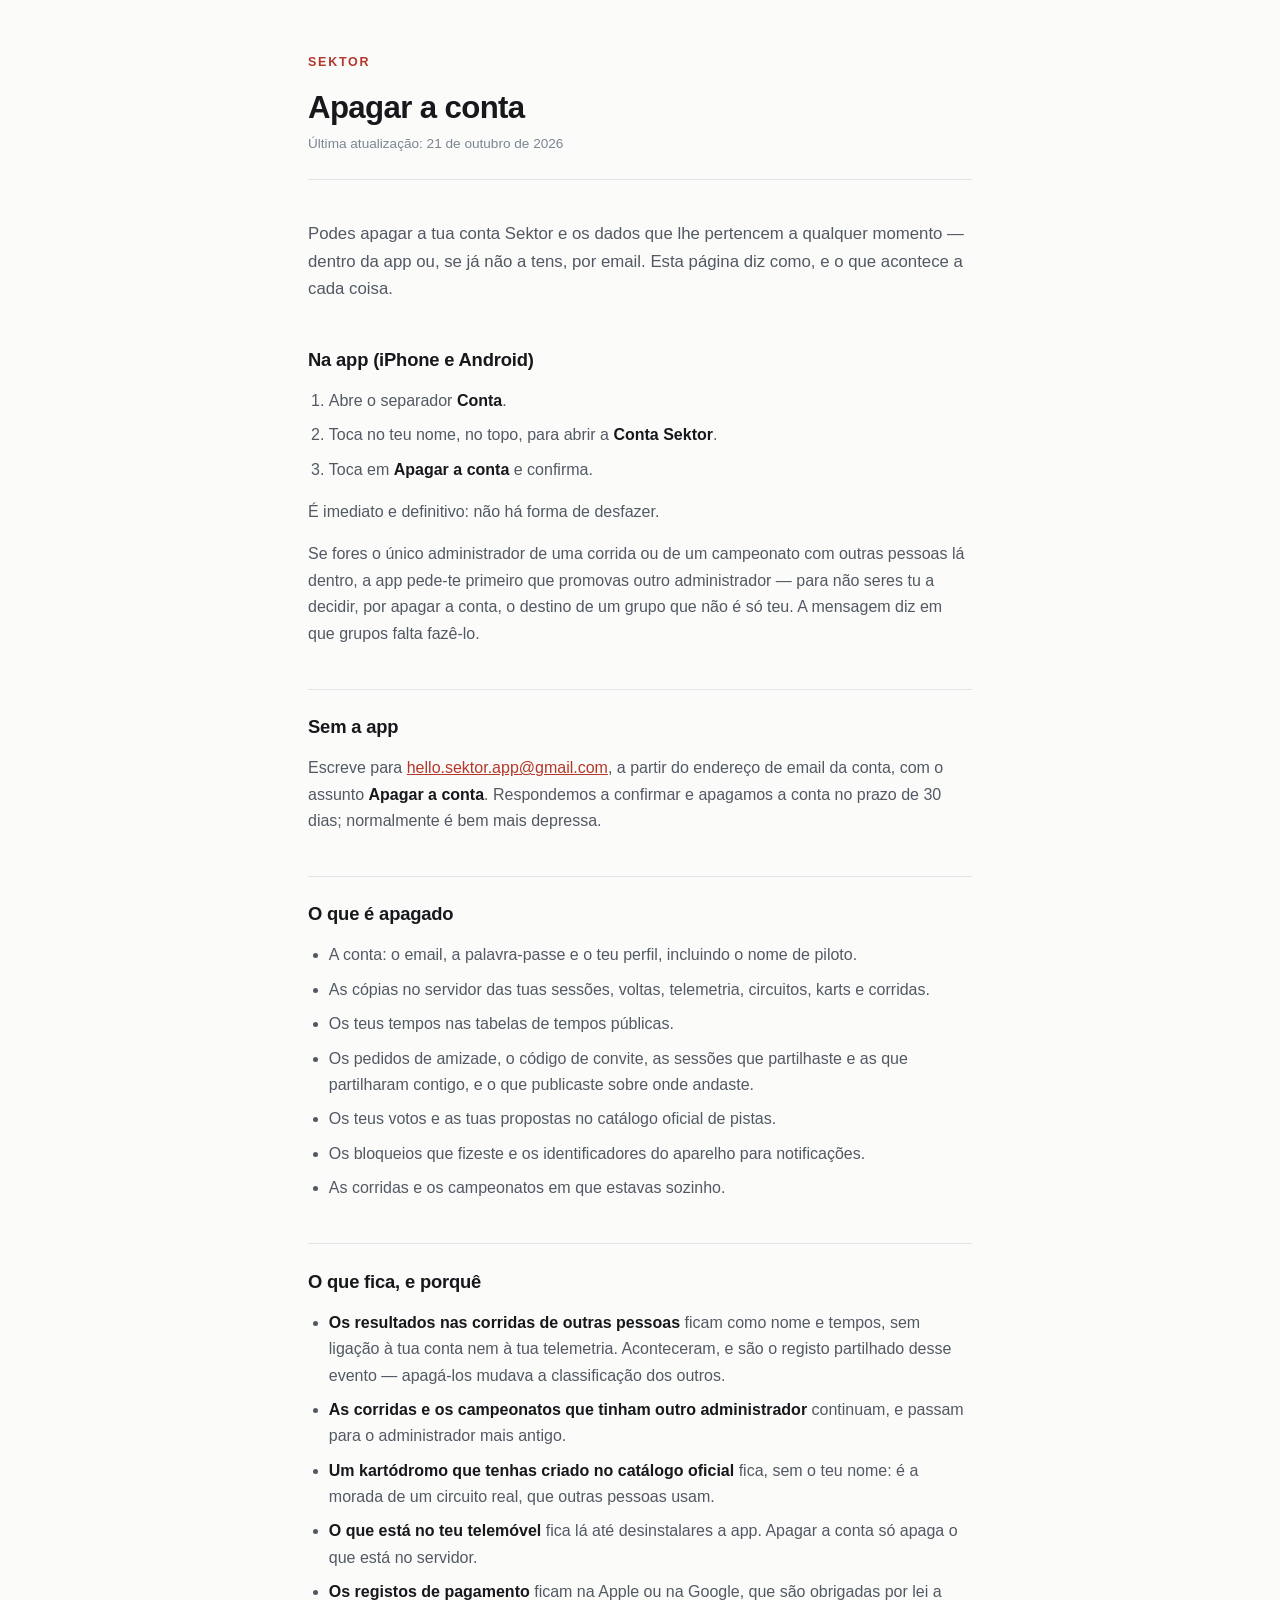
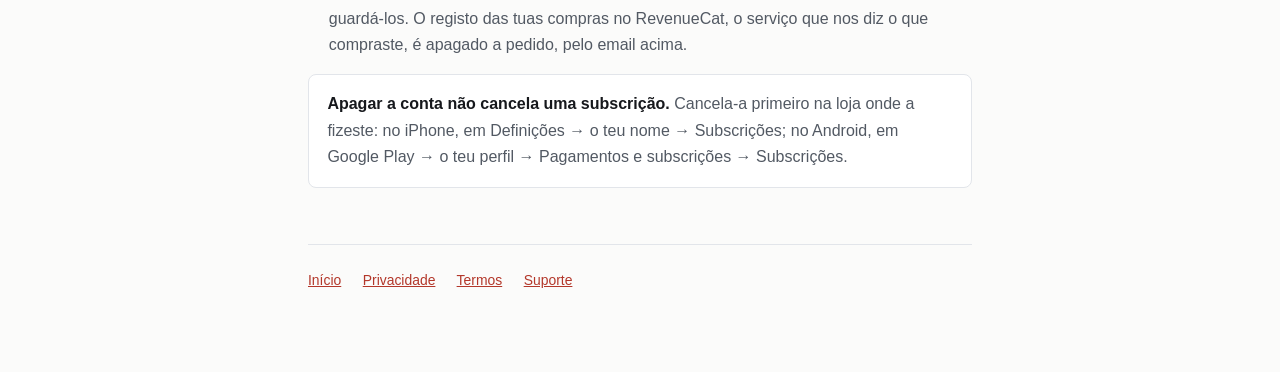
==== apagar-conta.html @ 37f1b28f "Páginas atualizadas: apagar a conta, marcas e créditos nos termos, privacidade revista" ====
<!DOCTYPE html>
<html lang="pt">
<head>
<meta charset="utf-8">
<meta name="viewport" content="width=device-width, initial-scale=1">
<title>Apagar a conta · Sektor</title>
<link rel="stylesheet" href="style.css">
</head>
<body>
<div class="wrap">

<header class="site">
  <a class="brand" href="./">Sektor</a>
  <h1>Apagar a conta</h1>
  <p class="updated">Última atualização: 21 de outubro de 2026</p>
</header>

<p class="lead">Podes apagar a tua conta Sektor e os dados que lhe pertencem a qualquer momento — dentro da app ou, se já não a tens, por email. Esta página diz como, e o que acontece a cada coisa.</p>

<h2>Na app (iPhone e Android)</h2>
<ol>
  <li>Abre o separador <strong>Conta</strong>.</li>
  <li>Toca no teu nome, no topo, para abrir a <strong>Conta Sektor</strong>.</li>
  <li>Toca em <strong>Apagar a conta</strong> e confirma.</li>
</ol>
<p>É imediato e definitivo: não há forma de desfazer.</p>
<p>Se fores o único administrador de uma corrida ou de um campeonato com outras pessoas lá dentro, a app pede-te primeiro que promovas outro administrador — para não seres tu a decidir, por apagar a conta, o destino de um grupo que não é só teu. A mensagem diz em que grupos falta fazê-lo.</p>

<h2>Sem a app</h2>
<p>Escreve para <a href="mailto:hello.sektor.app@gmail.com?subject=Apagar%20a%20conta">hello.sektor.app@gmail.com</a>, a partir do endereço de email da conta, com o assunto <strong>Apagar a conta</strong>. Respondemos a confirmar e apagamos a conta no prazo de 30 dias; normalmente é bem mais depressa.</p>

<h2>O que é apagado</h2>
<ul>
  <li>A conta: o email, a palavra-passe e o teu perfil, incluindo o nome de piloto.</li>
  <li>As cópias no servidor das tuas sessões, voltas, telemetria, circuitos, karts e corridas.</li>
  <li>Os teus tempos nas tabelas de tempos públicas.</li>
  <li>Os pedidos de amizade, o código de convite, as sessões que partilhaste e as que partilharam contigo, e o que publicaste sobre onde andaste.</li>
  <li>Os teus votos e as tuas propostas no catálogo oficial de pistas.</li>
  <li>Os bloqueios que fizeste e os identificadores do aparelho para notificações.</li>
  <li>As corridas e os campeonatos em que estavas sozinho.</li>
</ul>

<h2>O que fica, e porquê</h2>
<ul>
  <li><strong>Os resultados nas corridas de outras pessoas</strong> ficam como nome e tempos, sem ligação à tua conta nem à tua telemetria. Aconteceram, e são o registo partilhado desse evento — apagá-los mudava a classificação dos outros.</li>
  <li><strong>As corridas e os campeonatos que tinham outro administrador</strong> continuam, e passam para o administrador mais antigo.</li>
  <li><strong>Um kartódromo que tenhas criado no catálogo oficial</strong> fica, sem o teu nome: é a morada de um circuito real, que outras pessoas usam.</li>
  <li><strong>O que está no teu telemóvel</strong> fica lá até desinstalares a app. Apagar a conta só apaga o que está no servidor.</li>
  <li><strong>Os registos de pagamento</strong> ficam na Apple ou na Google, que são obrigadas por lei a guardá-los. O registo das tuas compras no RevenueCat, o serviço que nos diz o que compraste, é apagado a pedido, pelo email acima.</li>
</ul>

<div class="box">
  <p><strong>Apagar a conta não cancela uma subscrição.</strong> Cancela-a primeiro na loja onde a fizeste: no iPhone, em Definições → o teu nome → Subscrições; no Android, em Google Play → o teu perfil → Pagamentos e subscrições → Subscrições.</p>
</div>

<footer class="site">
  <a href="./">Início</a>
  <a href="privacidade.html">Privacidade</a>
  <a href="termos.html">Termos</a>
  <a href="suporte.html">Suporte</a>
</footer>

</div>
</body>
</html>
---- style.css ----
:root {
  --ground: #fbfbfa;
  --surface: #ffffff;
  --ink: #16181c;
  --ink-soft: #525963;
  --ink-faint: #7d8593;
  --line: #e2e5ea;
  --accent: #b3372a;
  --code-bg: #f0f2f5;
}
@media (prefers-color-scheme: dark) {
  :root {
    --ground: #0e1013;
    --surface: #16191e;
    --ink: #e8eaee;
    --ink-soft: #a5adb9;
    --ink-faint: #79818e;
    --line: #272d35;
    --accent: #e8796b;
    --code-bg: #1d222a;
  }
}
* { box-sizing: border-box; }
html { -webkit-text-size-adjust: 100%; }
body {
  margin: 0;
  background: var(--ground);
  color: var(--ink);
  font: 16px/1.65 -apple-system, BlinkMacSystemFont, "Segoe UI", Roboto, Helvetica, Arial, sans-serif;
  -webkit-font-smoothing: antialiased;
}
.wrap { max-width: 44rem; margin: 0 auto; padding: 3rem 1.25rem 5rem; }
header.site { border-bottom: 1px solid var(--line); padding-bottom: 1.5rem; margin-bottom: 2.5rem; }
.brand {
  font-size: .78rem; letter-spacing: .14em; text-transform: uppercase;
  color: var(--accent); font-weight: 600; text-decoration: none;
}
h1 { font-size: 1.95rem; line-height: 1.2; letter-spacing: -.02em; margin: .9rem 0 .4rem; }
.updated { color: var(--ink-faint); font-size: .85rem; margin: 0; }
h2 {
  font-size: 1.15rem; letter-spacing: -.01em; margin: 2.6rem 0 .8rem;
  padding-top: 1.4rem; border-top: 1px solid var(--line);
}
h2:first-of-type { border-top: 0; padding-top: 0; }
h3 { font-size: .98rem; margin: 1.6rem 0 .4rem; }
p, li { color: var(--ink-soft); }
p { margin: 0 0 1rem; }
strong { color: var(--ink); font-weight: 600; }
ul, ol { padding-left: 1.3rem; margin: 0 0 1rem; }
li { margin-bottom: .5rem; }
a { color: var(--accent); }
a:hover { text-decoration: none; }
code {
  font-family: ui-monospace, SFMono-Regular, Menlo, monospace;
  font-size: .88em; background: var(--code-bg); padding: .12em .4em; border-radius: 4px;
}
table { width: 100%; border-collapse: collapse; margin: 0 0 1.25rem; font-size: .93rem; }
th, td { text-align: left; padding: .6rem .7rem; border-bottom: 1px solid var(--line); vertical-align: top; }
th { color: var(--ink); font-weight: 600; font-size: .8rem; text-transform: uppercase; letter-spacing: .05em; }
td { color: var(--ink-soft); }
.wide { overflow-x: auto; }
.lead { font-size: 1.05rem; color: var(--ink-soft); }
.box {
  background: var(--surface); border: 1px solid var(--line);
  border-radius: 8px; padding: 1rem 1.15rem; margin: 0 0 1.25rem;
}
.box p:last-child { margin-bottom: 0; }
footer.site {
  margin-top: 3.5rem; padding-top: 1.5rem; border-top: 1px solid var(--line);
  font-size: .87rem; color: var(--ink-faint);
}
footer.site a { margin-right: 1.1rem; }
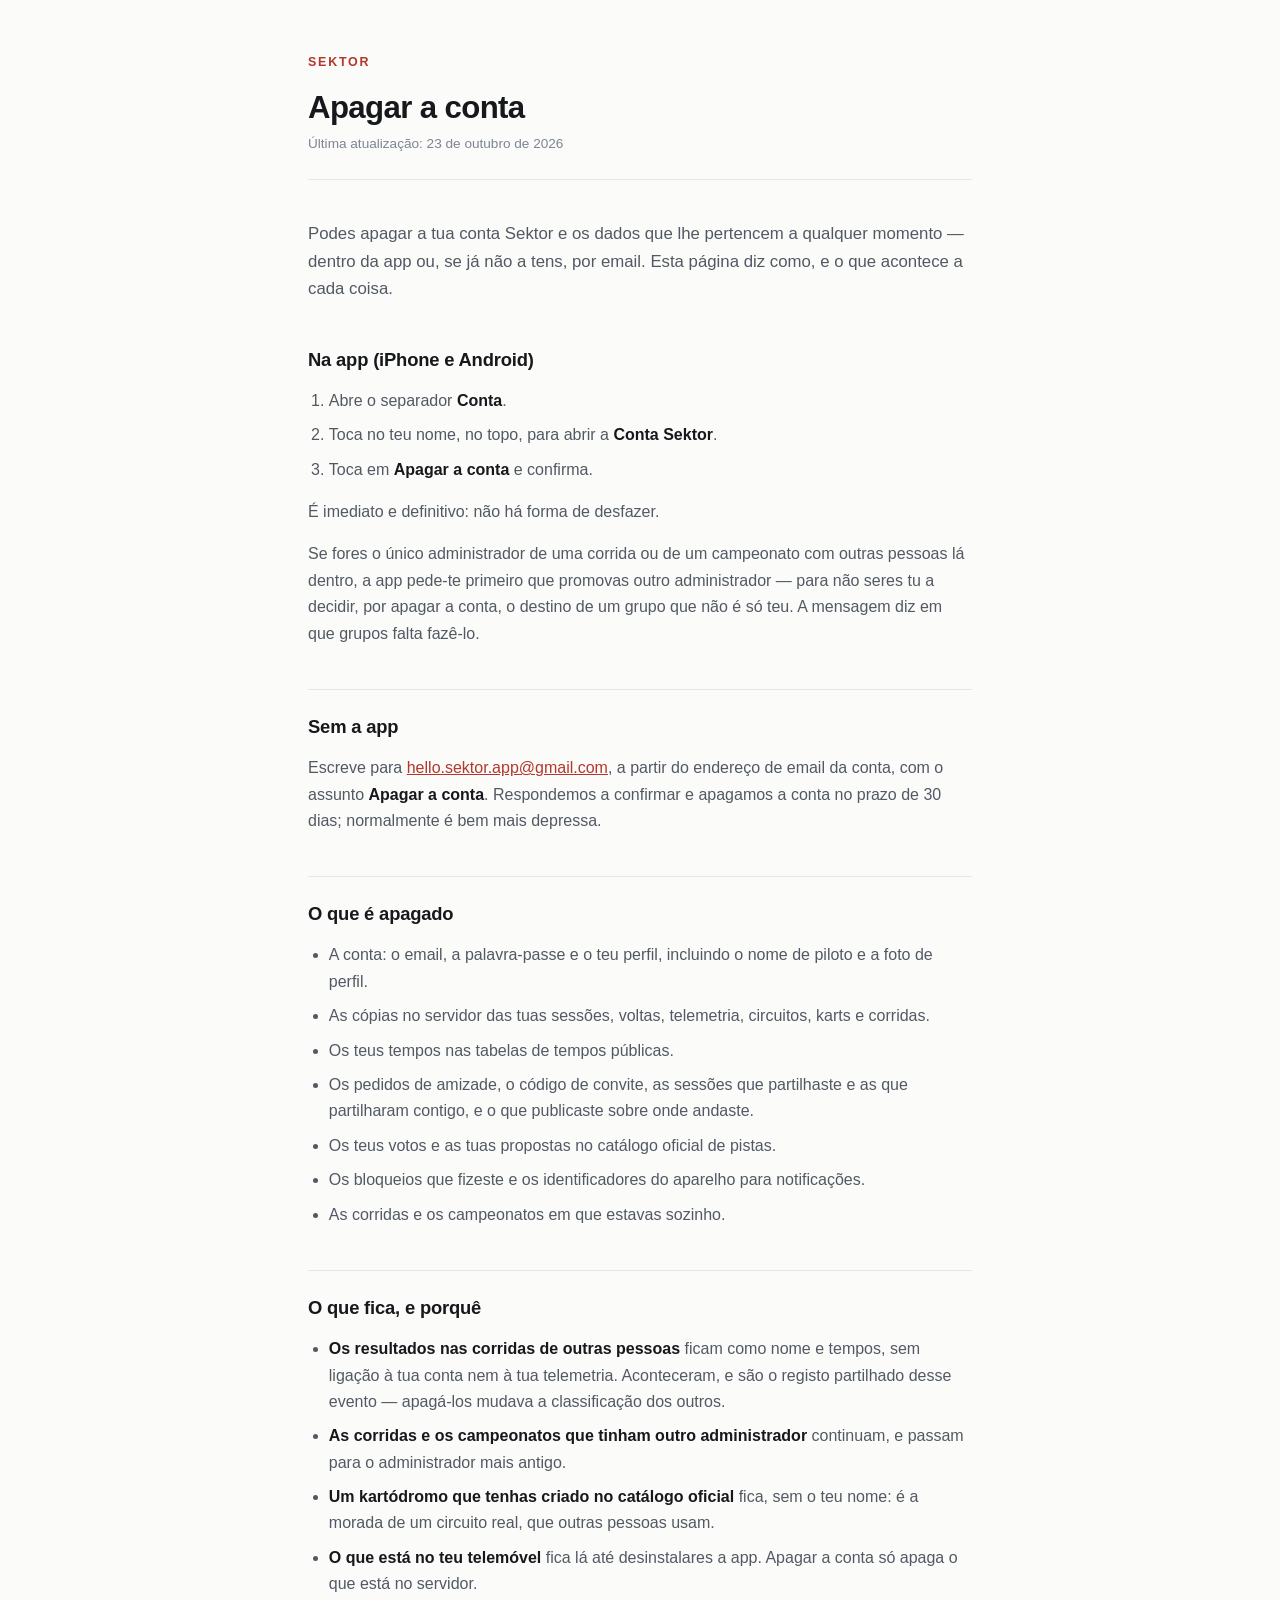
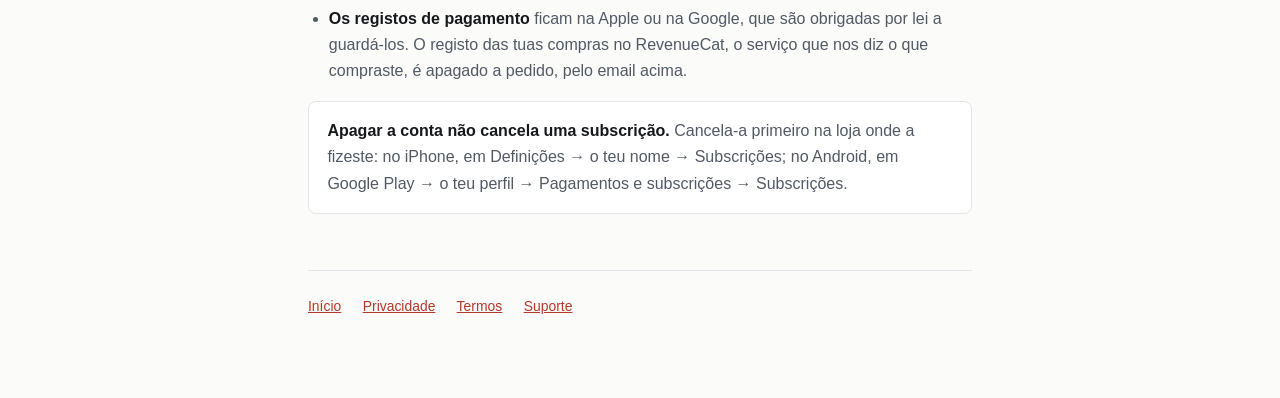
==== commit eda99c38: "Foto de perfil na política de privacidade e no que se apaga com a conta" ====
--- a/apagar-conta.html
+++ b/apagar-conta.html
@@ -12,7 +12,7 @@
 <header class="site">
   <a class="brand" href="./">Sektor</a>
   <h1>Apagar a conta</h1>
-  <p class="updated">Última atualização: 21 de outubro de 2026</p>
+  <p class="updated">Última atualização: 23 de outubro de 2026</p>
 </header>
 
 <p class="lead">Podes apagar a tua conta Sektor e os dados que lhe pertencem a qualquer momento — dentro da app ou, se já não a tens, por email. Esta página diz como, e o que acontece a cada coisa.</p>
@@ -31,7 +31,7 @@
 
 <h2>O que é apagado</h2>
 <ul>
-  <li>A conta: o email, a palavra-passe e o teu perfil, incluindo o nome de piloto.</li>
+  <li>A conta: o email, a palavra-passe e o teu perfil, incluindo o nome de piloto e a foto de perfil.</li>
   <li>As cópias no servidor das tuas sessões, voltas, telemetria, circuitos, karts e corridas.</li>
   <li>Os teus tempos nas tabelas de tempos públicas.</li>
   <li>Os pedidos de amizade, o código de convite, as sessões que partilhaste e as que partilharam contigo, e o que publicaste sobre onde andaste.</li>
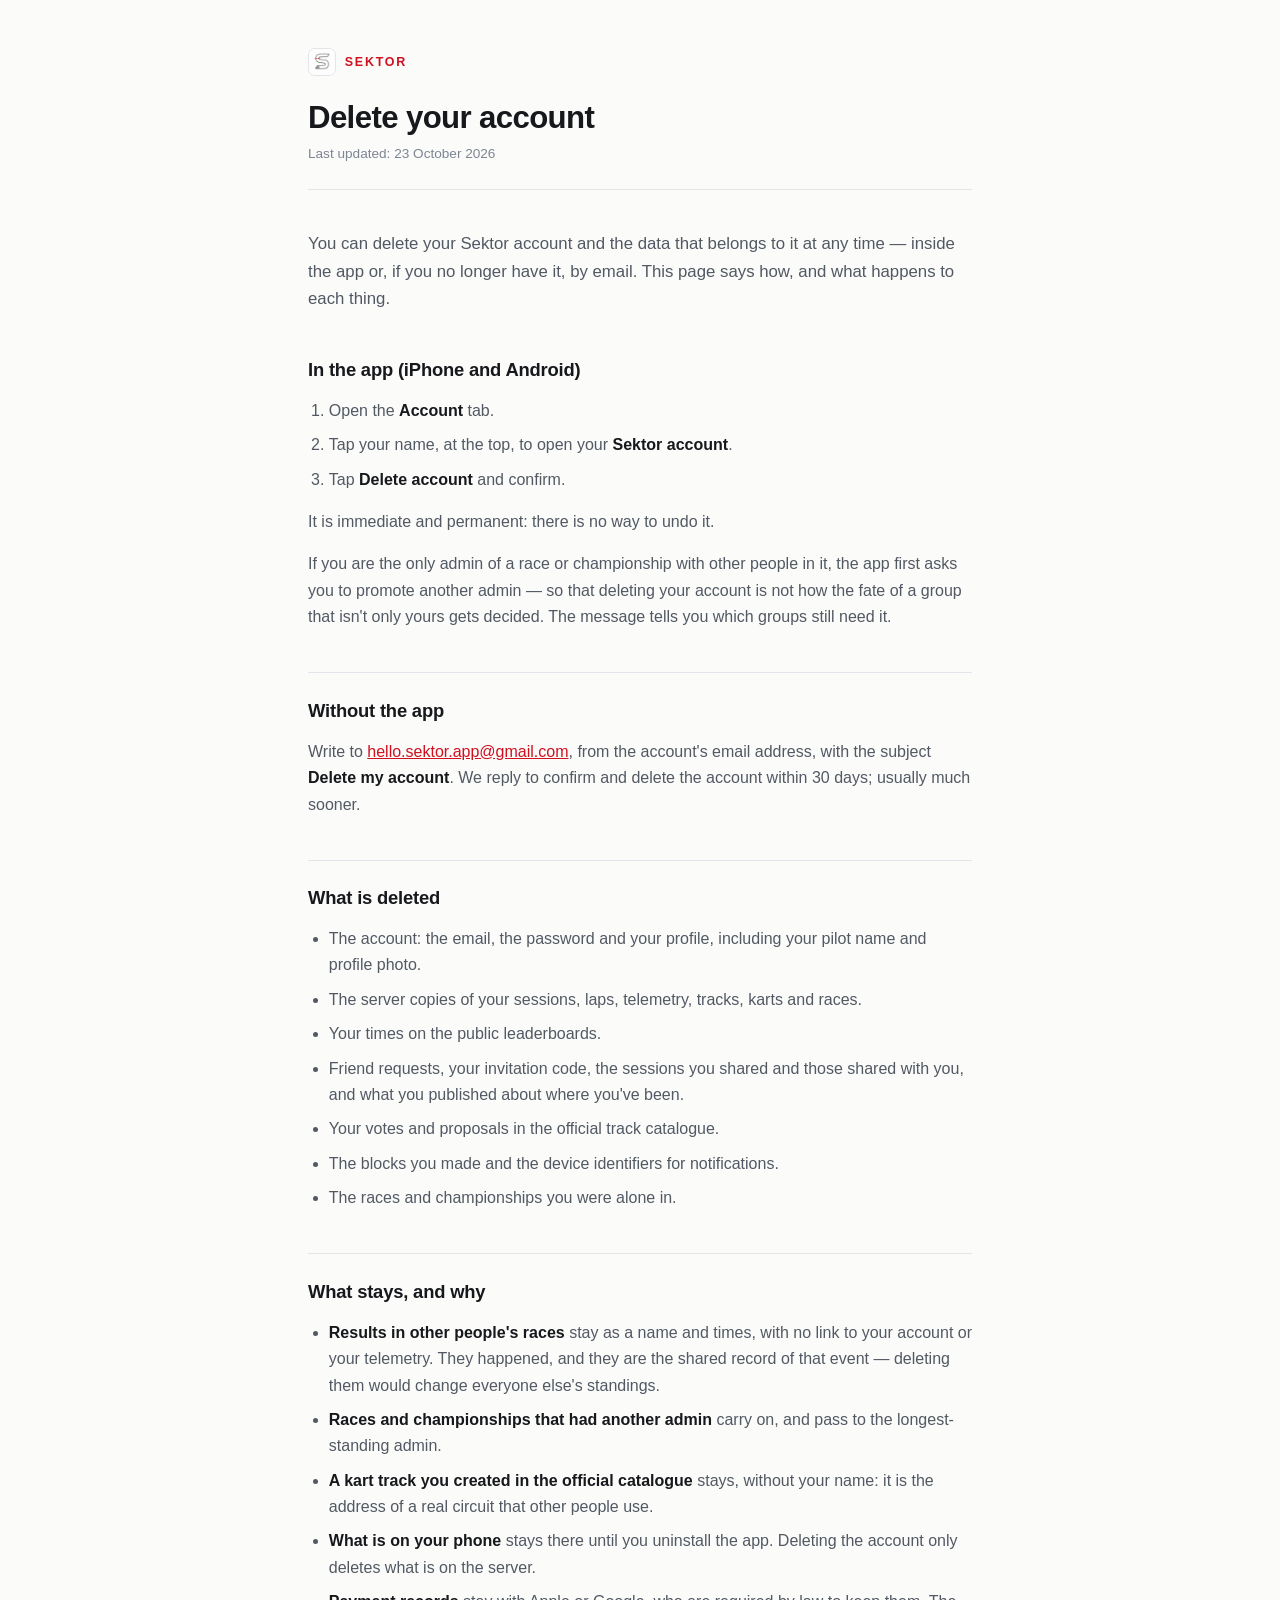
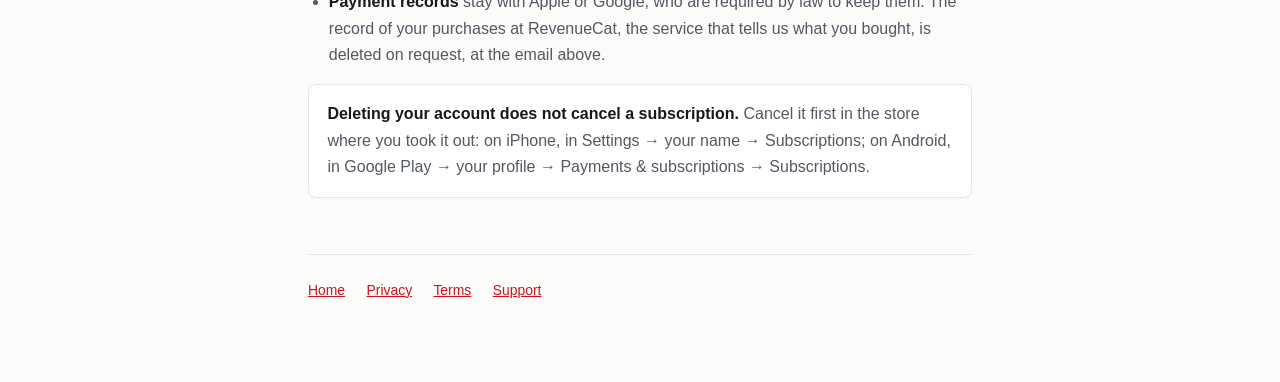
==== commit 0b2d23ed: "Pagina inicial nova e paginas legais em ingles Co-Authored-By: Claude Opus 5.5 <noreply@anthropic.co" ====
--- a/apagar-conta.html
+++ b/apagar-conta.html
@@ -1,63 +1,64 @@
 <!DOCTYPE html>
-<html lang="pt">
+<html lang="en">
 <head>
 <meta charset="utf-8">
 <meta name="viewport" content="width=device-width, initial-scale=1">
-<title>Apagar a conta · Sektor</title>
+<title>Delete your account · Sektor</title>
+<link rel="icon" href="icon.png">
 <link rel="stylesheet" href="style.css">
 </head>
 <body>
 <div class="wrap">
 
 <header class="site">
-  <a class="brand" href="./">Sektor</a>
-  <h1>Apagar a conta</h1>
-  <p class="updated">Última atualização: 23 de outubro de 2026</p>
+  <a class="brand" href="./"><img src="icon.png" alt="">Sektor</a>
+  <h1>Delete your account</h1>
+  <p class="updated">Last updated: 23 October 2026</p>
 </header>
 
-<p class="lead">Podes apagar a tua conta Sektor e os dados que lhe pertencem a qualquer momento — dentro da app ou, se já não a tens, por email. Esta página diz como, e o que acontece a cada coisa.</p>
+<p class="lead">You can delete your Sektor account and the data that belongs to it at any time — inside the app or, if you no longer have it, by email. This page says how, and what happens to each thing.</p>
 
-<h2>Na app (iPhone e Android)</h2>
+<h2>In the app (iPhone and Android)</h2>
 <ol>
-  <li>Abre o separador <strong>Conta</strong>.</li>
-  <li>Toca no teu nome, no topo, para abrir a <strong>Conta Sektor</strong>.</li>
-  <li>Toca em <strong>Apagar a conta</strong> e confirma.</li>
+  <li>Open the <strong>Account</strong> tab.</li>
+  <li>Tap your name, at the top, to open your <strong>Sektor account</strong>.</li>
+  <li>Tap <strong>Delete account</strong> and confirm.</li>
 </ol>
-<p>É imediato e definitivo: não há forma de desfazer.</p>
-<p>Se fores o único administrador de uma corrida ou de um campeonato com outras pessoas lá dentro, a app pede-te primeiro que promovas outro administrador — para não seres tu a decidir, por apagar a conta, o destino de um grupo que não é só teu. A mensagem diz em que grupos falta fazê-lo.</p>
+<p>It is immediate and permanent: there is no way to undo it.</p>
+<p>If you are the only admin of a race or championship with other people in it, the app first asks you to promote another admin — so that deleting your account is not how the fate of a group that isn't only yours gets decided. The message tells you which groups still need it.</p>
 
-<h2>Sem a app</h2>
-<p>Escreve para <a href="mailto:hello.sektor.app@gmail.com?subject=Apagar%20a%20conta">hello.sektor.app@gmail.com</a>, a partir do endereço de email da conta, com o assunto <strong>Apagar a conta</strong>. Respondemos a confirmar e apagamos a conta no prazo de 30 dias; normalmente é bem mais depressa.</p>
+<h2>Without the app</h2>
+<p>Write to <a href="mailto:hello.sektor.app@gmail.com?subject=Delete%20my%20account">hello.sektor.app@gmail.com</a>, from the account's email address, with the subject <strong>Delete my account</strong>. We reply to confirm and delete the account within 30 days; usually much sooner.</p>
 
-<h2>O que é apagado</h2>
+<h2>What is deleted</h2>
 <ul>
-  <li>A conta: o email, a palavra-passe e o teu perfil, incluindo o nome de piloto e a foto de perfil.</li>
-  <li>As cópias no servidor das tuas sessões, voltas, telemetria, circuitos, karts e corridas.</li>
-  <li>Os teus tempos nas tabelas de tempos públicas.</li>
-  <li>Os pedidos de amizade, o código de convite, as sessões que partilhaste e as que partilharam contigo, e o que publicaste sobre onde andaste.</li>
-  <li>Os teus votos e as tuas propostas no catálogo oficial de pistas.</li>
-  <li>Os bloqueios que fizeste e os identificadores do aparelho para notificações.</li>
-  <li>As corridas e os campeonatos em que estavas sozinho.</li>
+  <li>The account: the email, the password and your profile, including your pilot name and profile photo.</li>
+  <li>The server copies of your sessions, laps, telemetry, tracks, karts and races.</li>
+  <li>Your times on the public leaderboards.</li>
+  <li>Friend requests, your invitation code, the sessions you shared and those shared with you, and what you published about where you've been.</li>
+  <li>Your votes and proposals in the official track catalogue.</li>
+  <li>The blocks you made and the device identifiers for notifications.</li>
+  <li>The races and championships you were alone in.</li>
 </ul>
 
-<h2>O que fica, e porquê</h2>
+<h2>What stays, and why</h2>
 <ul>
-  <li><strong>Os resultados nas corridas de outras pessoas</strong> ficam como nome e tempos, sem ligação à tua conta nem à tua telemetria. Aconteceram, e são o registo partilhado desse evento — apagá-los mudava a classificação dos outros.</li>
-  <li><strong>As corridas e os campeonatos que tinham outro administrador</strong> continuam, e passam para o administrador mais antigo.</li>
-  <li><strong>Um kartódromo que tenhas criado no catálogo oficial</strong> fica, sem o teu nome: é a morada de um circuito real, que outras pessoas usam.</li>
-  <li><strong>O que está no teu telemóvel</strong> fica lá até desinstalares a app. Apagar a conta só apaga o que está no servidor.</li>
-  <li><strong>Os registos de pagamento</strong> ficam na Apple ou na Google, que são obrigadas por lei a guardá-los. O registo das tuas compras no RevenueCat, o serviço que nos diz o que compraste, é apagado a pedido, pelo email acima.</li>
+  <li><strong>Results in other people's races</strong> stay as a name and times, with no link to your account or your telemetry. They happened, and they are the shared record of that event — deleting them would change everyone else's standings.</li>
+  <li><strong>Races and championships that had another admin</strong> carry on, and pass to the longest-standing admin.</li>
+  <li><strong>A kart track you created in the official catalogue</strong> stays, without your name: it is the address of a real circuit that other people use.</li>
+  <li><strong>What is on your phone</strong> stays there until you uninstall the app. Deleting the account only deletes what is on the server.</li>
+  <li><strong>Payment records</strong> stay with Apple or Google, who are required by law to keep them. The record of your purchases at RevenueCat, the service that tells us what you bought, is deleted on request, at the email above.</li>
 </ul>
 
 <div class="box">
-  <p><strong>Apagar a conta não cancela uma subscrição.</strong> Cancela-a primeiro na loja onde a fizeste: no iPhone, em Definições → o teu nome → Subscrições; no Android, em Google Play → o teu perfil → Pagamentos e subscrições → Subscrições.</p>
+  <p><strong>Deleting your account does not cancel a subscription.</strong> Cancel it first in the store where you took it out: on iPhone, in Settings → your name → Subscriptions; on Android, in Google Play → your profile → Payments &amp; subscriptions → Subscriptions.</p>
 </div>
 
 <footer class="site">
-  <a href="./">Início</a>
-  <a href="privacidade.html">Privacidade</a>
-  <a href="termos.html">Termos</a>
-  <a href="suporte.html">Suporte</a>
+  <a href="./">Home</a>
+  <a href="privacidade.html">Privacy</a>
+  <a href="termos.html">Terms</a>
+  <a href="suporte.html">Support</a>
 </footer>
 
 </div>
--- a/style.css
+++ b/style.css
@@ -5,7 +5,7 @@
   --ink-soft: #525963;
   --ink-faint: #7d8593;
   --line: #e2e5ea;
-  --accent: #b3372a;
+  --accent: #d0101f;
   --code-bg: #f0f2f5;
 }
 @media (prefers-color-scheme: dark) {
@@ -16,7 +16,7 @@
     --ink-soft: #a5adb9;
     --ink-faint: #79818e;
     --line: #272d35;
-    --accent: #e8796b;
+    --accent: #ff5a66;
     --code-bg: #1d222a;
   }
 }
@@ -70,3 +70,187 @@
   font-size: .87rem; color: var(--ink-faint);
 }
 footer.site a { margin-right: 1.1rem; }
+
+/* Brand mark, shared by the landing page and the legal pages */
+.brand { display: inline-flex; align-items: center; gap: .55rem; }
+.brand img { width: 28px; height: 28px; border-radius: 7px; border: 1px solid var(--line); background: #fff; }
+
+/* ---- Landing page (body.home) ---- */
+.home {
+  --purple: #8b3dff;
+  --green: #1fb85a;
+  --yellow: #f2b705;
+  --tint: #fff1f2;
+  --screen: #f4f5f7;
+  --bezel: #1b1d22;
+}
+@media (prefers-color-scheme: dark) {
+  .home { --purple: #a874ff; --tint: #2a1517; --screen: #111317; --bezel: #000; }
+}
+.home { font-size: 17px; overflow-x: hidden; }
+.home p, .home li { color: var(--ink-soft); }
+.container { max-width: 72rem; margin: 0 auto; padding: 0 1.25rem; }
+
+.topbar { position: sticky; top: 0; z-index: 10; background: color-mix(in srgb, var(--ground) 85%, transparent);
+  backdrop-filter: saturate(1.4) blur(14px); -webkit-backdrop-filter: saturate(1.4) blur(14px); border-bottom: 1px solid var(--line); }
+.topbar .container { display: flex; align-items: center; justify-content: space-between; height: 4rem; }
+.topbar .brand { font-size: 1.15rem; letter-spacing: -.01em; text-transform: none; color: var(--ink); font-weight: 700; }
+.topbar .brand img { width: 36px; height: 36px; border-radius: 9px; }
+.topbar .brand small { display: block; font-size: .7rem; font-weight: 500; color: var(--ink-faint); letter-spacing: .02em; }
+.topbar nav { display: flex; gap: 1.5rem; }
+.topbar nav a { color: var(--ink-soft); text-decoration: none; font-size: .92rem; font-weight: 500; }
+.topbar nav a:hover { color: var(--ink); }
+
+.hero { padding: 5rem 0 4rem; background:
+  radial-gradient(60rem 30rem at 85% 10%, var(--tint), transparent 70%); }
+.hero .container { display: grid; grid-template-columns: 1.05fr 1fr; gap: 3rem; align-items: center; }
+.eyebrow { font-size: .78rem; letter-spacing: .14em; text-transform: uppercase; color: var(--accent); font-weight: 700; margin: 0 0 1rem; }
+.hero h1 { font-size: clamp(2.5rem, 5.6vw, 4.2rem); line-height: 1.02; letter-spacing: -.035em; margin: 0 0 1.4rem; }
+.hero .lead { font-size: 1.15rem; max-width: 32rem; }
+.hero .lead strong { color: var(--accent); font-weight: 600; }
+.stores { display: flex; flex-wrap: wrap; gap: .75rem; margin-top: 2rem; }
+.store { display: inline-flex; align-items: center; gap: .6rem; padding: .7rem 1.1rem; border-radius: 12px;
+  background: var(--ink); color: var(--ground); text-decoration: none; line-height: 1.15; }
+.store svg { width: 22px; height: 22px; fill: currentColor; flex: none; }
+.store span { font-size: .68rem; opacity: .7; display: block; }
+.store b { font-size: 1rem; font-weight: 600; }
+.store-note { font-size: .85rem; color: var(--ink-faint); margin-top: .8rem; }
+
+/* Phones */
+.phones { position: relative; height: 34rem; }
+.phone { position: absolute; width: 15.5rem; aspect-ratio: 9 / 19.3; border-radius: 2.6rem; background: var(--bezel);
+  padding: .55rem; box-shadow: 0 30px 60px -20px rgba(15, 20, 30, .35), 0 0 0 1px rgba(255,255,255,.06) inset; }
+.phone .screen { position: relative; height: 100%; border-radius: 2.1rem; overflow: hidden; background: var(--screen);
+  font-size: 11px; line-height: 1.3; color: var(--ink); }
+.phone.ios .screen::before { content: ""; position: absolute; top: .45rem; left: 50%; translate: -50% 0; width: 5.2rem; height: 1.35rem;
+  border-radius: 1rem; background: #000; z-index: 3; }
+.phone.android { border-radius: 2rem; }
+.phone.android .screen { border-radius: 1.6rem; }
+.phone.android .screen::before { content: ""; position: absolute; top: .55rem; left: 50%; translate: -50% 0; width: .7rem; height: .7rem;
+  border-radius: 50%; background: #000; z-index: 3; }
+.phones .phone:nth-child(1) { left: 6%; top: 1.5rem; rotate: -4deg; z-index: 2; }
+.phones .phone:nth-child(2) { right: 4%; top: 0; rotate: 5deg; }
+.phone.solo { position: relative; margin: 0 auto; }
+
+.map { position: absolute; inset: 0; background: #dfe7d9; }
+@media (prefers-color-scheme: dark) { .map { background: #1d2420; } }
+.map svg { width: 100%; height: 100%; display: block; }
+.sheet { position: absolute; left: 0; right: 0; bottom: 0; background: var(--surface); border-radius: 1.2rem 1.2rem 0 0;
+  padding: .6rem .85rem 1rem; box-shadow: 0 -6px 20px rgba(0,0,0,.12); }
+.sheet::before { content: ""; display: block; width: 2.2rem; height: .25rem; border-radius: 1rem; background: var(--line); margin: 0 auto .6rem; }
+.sheet h4, .pane h4 { margin: 0 0 .1rem; font-size: 13px; }
+.sub { color: var(--ink-faint); font-size: 10px; }
+.stats { display: grid; grid-template-columns: repeat(3, 1fr); gap: .4rem; margin: .55rem 0; }
+.stats div { background: var(--screen); border-radius: .5rem; padding: .35rem .45rem; }
+.stats b { display: block; font-size: 11.5px; white-space: nowrap; font-variant-numeric: tabular-nums; }
+.stats .sub { white-space: nowrap; }
+.rows { list-style: none; margin: 0; padding: 0; }
+.rows li { display: flex; justify-content: space-between; align-items: center; padding: .32rem 0; border-top: 1px solid var(--line);
+  margin: 0; color: var(--ink); font-variant-numeric: tabular-nums; }
+.rows li span:first-child { color: var(--ink-faint); }
+.best { color: var(--purple) !important; font-weight: 700; }
+.good { color: var(--green); }
+.pill { font-size: 9px; font-weight: 700; padding: .1rem .35rem; border-radius: .3rem; background: var(--purple); color: #fff; }
+
+.pane { position: absolute; inset: 0; padding: 2.4rem .85rem .85rem; display: flex; flex-direction: column; gap: .55rem; }
+.pane h3 { font-size: 18px; margin: 0; letter-spacing: -.02em; }
+.card { background: var(--surface); border-radius: .75rem; padding: .6rem .7rem; }
+.chart svg { width: 100%; display: block; }
+.legend { display: flex; gap: .7rem; font-size: 9.5px; color: var(--ink-faint); margin-top: .3rem; }
+.legend i { display: inline-block; width: .6rem; height: .2rem; border-radius: 1rem; vertical-align: middle; margin-right: .25rem; }
+.file { display: flex; align-items: center; gap: .55rem; }
+.file .ext { width: 2rem; height: 2rem; border-radius: .5rem; display: grid; place-items: center; font-size: 8.5px; font-weight: 800;
+  color: #fff; flex: none; }
+.file b { display: block; font-size: 11.5px; }
+.progress { height: .3rem; border-radius: 1rem; background: var(--line); overflow: hidden; margin-top: .35rem; }
+.progress i { display: block; height: 100%; width: 100%; background: var(--green); }
+.corner { display: flex; justify-content: space-between; align-items: center; }
+.corner b { font-size: 12px; }
+.delta-bad { color: var(--accent); font-weight: 700; font-variant-numeric: tabular-nums; }
+.delta-good { color: var(--green); font-weight: 700; font-variant-numeric: tabular-nums; }
+.sectors { display: flex; gap: 2px; margin-top: .4rem; }
+.sectors i { flex: 1; height: .4rem; border-radius: 2px; }
+.pos { display: inline-grid; place-items: center; width: 1.3rem; height: 1.3rem; border-radius: 50%; font-size: 10px; font-weight: 800;
+  background: var(--screen); color: var(--ink) !important; }
+.p1 { background: #f2c94c; color: #3d2f00 !important; }
+.p2 { background: #c9cfd8; color: #2b3138 !important; }
+.p3 { background: #d9a273; color: #3a2210 !important; }
+.who { flex: 1; margin-left: .5rem; color: var(--ink) !important; }
+.me { background: color-mix(in srgb, var(--accent) 10%, transparent); border-radius: .4rem; padding-left: .3rem !important; padding-right: .3rem !important; }
+
+/* Feature blocks */
+.feature { padding: 5.5rem 0; border-top: 1px solid var(--line); }
+.feature .container { display: grid; grid-template-columns: 1fr 1fr; gap: 4rem; align-items: center; }
+.feature:nth-of-type(even) .copy { order: 2; }
+.feature .copy h2 { font-size: .8rem; letter-spacing: .14em; text-transform: uppercase; color: var(--accent); margin: 0 0 .8rem;
+  padding: 0; border: 0; }
+.feature .copy h3 { font-size: clamp(1.8rem, 3.4vw, 2.6rem); line-height: 1.08; letter-spacing: -.03em; margin: 0 0 1.2rem; }
+.feature .copy p { font-size: 1.05rem; max-width: 30rem; }
+.feature .visual { display: flex; justify-content: center; padding: 1rem 0; }
+.chips { display: flex; flex-wrap: wrap; gap: .45rem; margin-top: 1.3rem; padding: 0; list-style: none; }
+.chips li { margin: 0; font-size: .82rem; font-weight: 600; padding: .3rem .7rem; border-radius: 2rem; border: 1px solid var(--line);
+  background: var(--surface); color: var(--ink); }
+
+/* More grid */
+.more { padding: 5.5rem 0; border-top: 1px solid var(--line); background: var(--surface); }
+.section-title { font-size: clamp(1.8rem, 3.4vw, 2.6rem); letter-spacing: -.03em; line-height: 1.1; margin: 0 0 3rem; padding: 0; border: 0; }
+.grid { display: grid; grid-template-columns: repeat(3, 1fr); gap: 2.4rem 2.2rem; }
+.grid h4 { font-size: 1.05rem; margin: .8rem 0 .4rem; letter-spacing: -.01em; }
+.grid p { font-size: .95rem; margin: 0; }
+.icon { width: 2.6rem; height: 2.6rem; border-radius: .75rem; display: grid; place-items: center; background: var(--tint); color: var(--accent); }
+.icon svg { width: 1.35rem; height: 1.35rem; fill: none; stroke: currentColor; stroke-width: 1.8; stroke-linecap: round; stroke-linejoin: round; }
+
+/* Pricing */
+.pricing { padding: 5.5rem 0; border-top: 1px solid var(--line); }
+.pricing .intro { max-width: 40rem; margin: -1.8rem 0 2.8rem; font-size: 1.05rem; }
+.plans { display: grid; grid-template-columns: repeat(4, 1fr); gap: 1rem; }
+.plan { background: var(--surface); border: 1px solid var(--line); border-radius: 1rem; padding: 1.4rem 1.3rem; display: flex; flex-direction: column; }
+.plan.featured { border-color: var(--accent); box-shadow: 0 0 0 1px var(--accent); }
+.plan h4 { margin: 0; font-size: 1rem; }
+.price { font-size: 2rem; font-weight: 700; letter-spacing: -.03em; margin: .5rem 0 .1rem; color: var(--ink); }
+.price small { font-size: .9rem; font-weight: 500; color: var(--ink-faint); letter-spacing: 0; }
+.plan .alt { font-size: .85rem; color: var(--ink-faint); margin: 0 0 1rem; min-height: 1.3em; }
+.plan ul { list-style: none; padding: 0; margin: 0; font-size: .92rem; }
+.plan li { padding-left: 1.3rem; position: relative; margin-bottom: .5rem; }
+.plan li::before { content: ""; position: absolute; left: 0; top: .45em; width: .55rem; height: .3rem; border-left: 2px solid var(--accent);
+  border-bottom: 2px solid var(--accent); rotate: -45deg; }
+.fineprint { font-size: .85rem; color: var(--ink-faint); margin-top: 1.5rem; }
+
+/* Maker + CTA + footer */
+.maker { padding: 5rem 0; border-top: 1px solid var(--line); }
+.maker .container { max-width: 46rem; text-align: center; }
+.maker blockquote { margin: 0; font-size: clamp(1.3rem, 2.4vw, 1.7rem); line-height: 1.35; letter-spacing: -.015em; color: var(--ink); font-weight: 500; }
+.maker cite { display: block; margin-top: 1.2rem; font-style: normal; color: var(--ink-faint); font-size: .95rem; }
+.cta { padding: 5rem 0 6rem; text-align: center; background: radial-gradient(50rem 22rem at 50% 100%, var(--tint), transparent 70%); border-top: 1px solid var(--line); }
+.cta h2 { font-size: clamp(2rem, 4.5vw, 3.2rem); letter-spacing: -.035em; line-height: 1.05; margin: 0 0 1rem; padding: 0; border: 0; }
+.cta p { max-width: 34rem; margin: 0 auto; font-size: 1.05rem; }
+.cta .stores { justify-content: center; }
+.footer { border-top: 1px solid var(--line); padding: 2.5rem 0 3rem; font-size: .88rem; color: var(--ink-faint); }
+.footer .container { display: flex; flex-wrap: wrap; gap: 1.5rem 3rem; justify-content: space-between; align-items: flex-start; }
+.footer nav { display: flex; flex-wrap: wrap; gap: .6rem 1.4rem; }
+.footer a { color: var(--ink-soft); text-decoration: none; }
+.footer a:hover { color: var(--accent); }
+.footer p { margin: .4rem 0 0; color: var(--ink-faint); }
+
+@media (max-width: 960px) {
+  .plans { grid-template-columns: repeat(2, 1fr); }
+  .grid { grid-template-columns: repeat(2, 1fr); }
+}
+@media (max-width: 800px) {
+  .topbar nav { display: none; }
+  .hero { padding: 3rem 0 2rem; }
+  .hero .container, .feature .container { grid-template-columns: 1fr; gap: 2.5rem; }
+  .feature:nth-of-type(even) .copy { order: 0; }
+  .feature { padding: 4rem 0; }
+  .phones { height: 30rem; max-width: 26rem; margin: 0 auto; width: 100%; }
+  .phones .phone { width: 13.5rem; }
+  .phones .phone:nth-child(1) { left: 0; }
+  .phones .phone:nth-child(2) { right: 0; }
+}
+@media (max-width: 560px) {
+  .grid, .plans { grid-template-columns: 1fr; }
+  .phones { height: 25rem; }
+  .phones .phone { width: 11.5rem; }
+  .phone .screen { font-size: 9.5px; }
+}
+.home section[id] { scroll-margin-top: 4rem; }
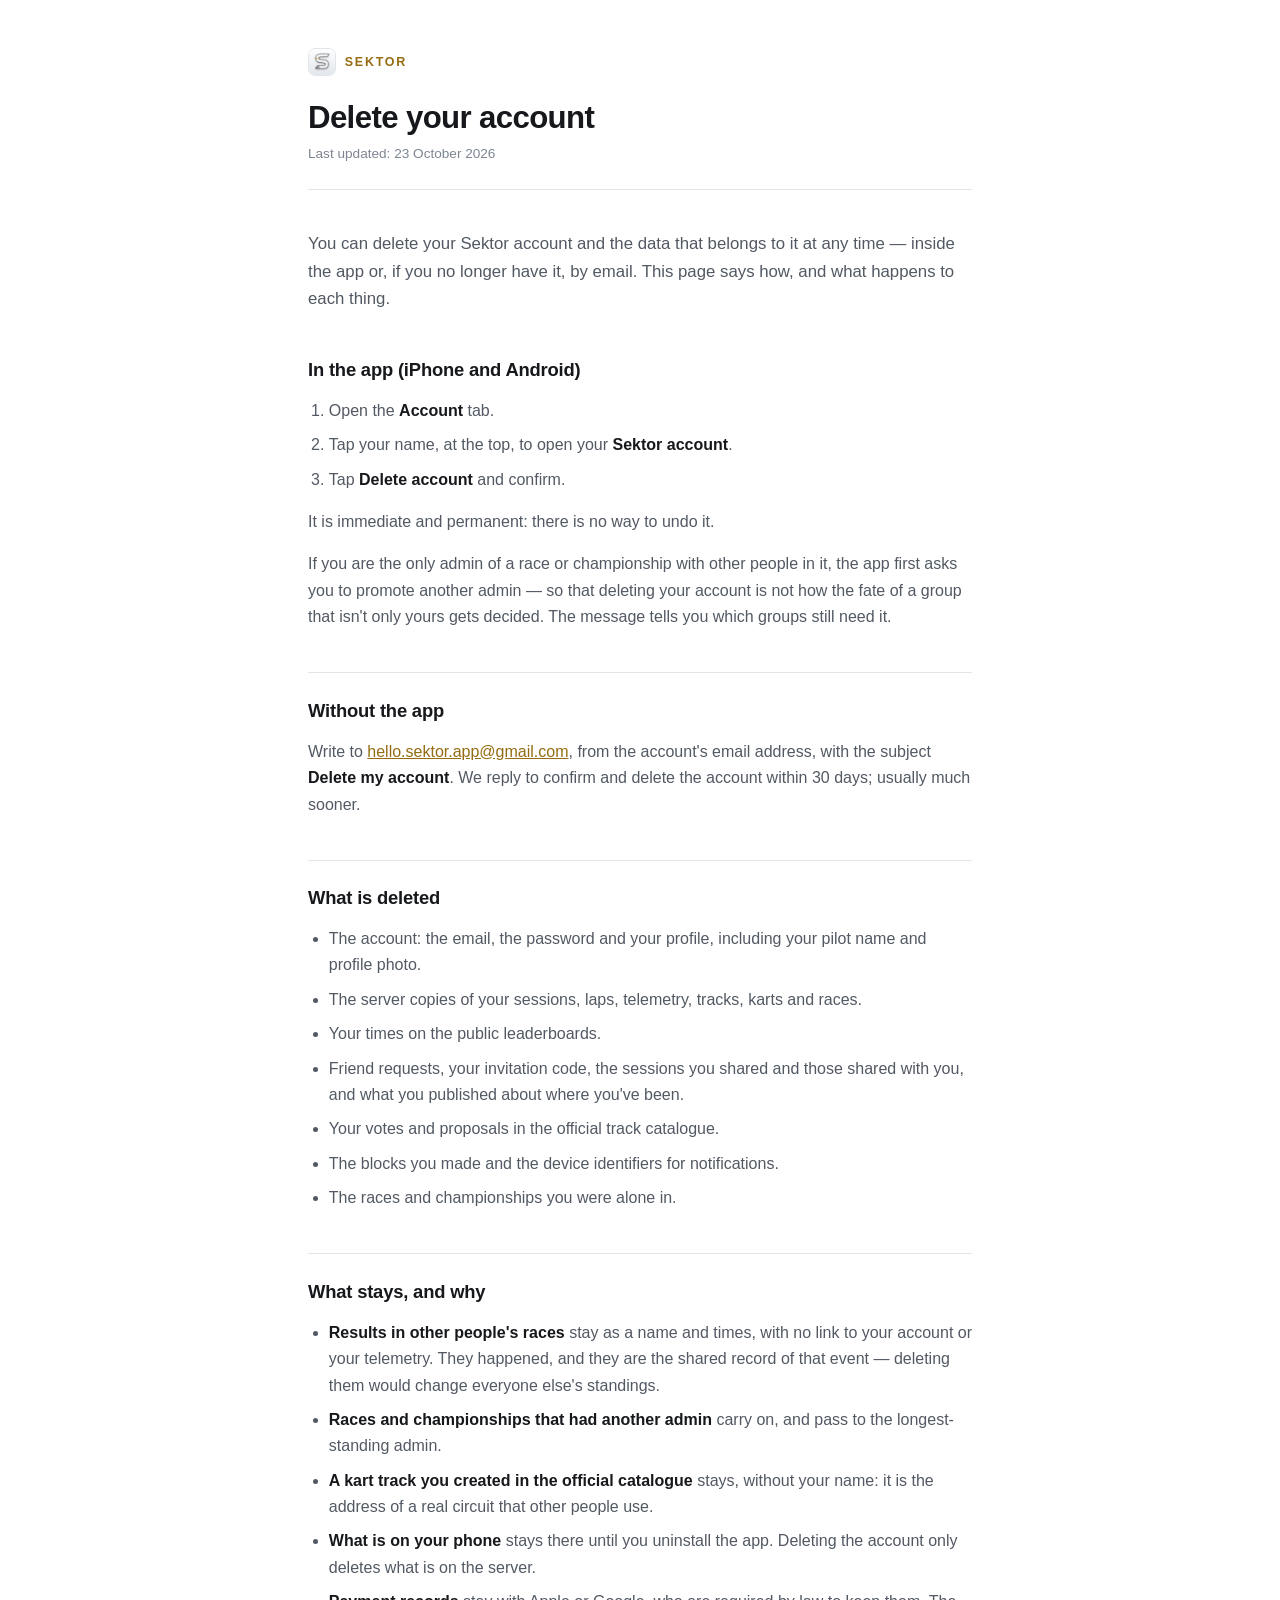
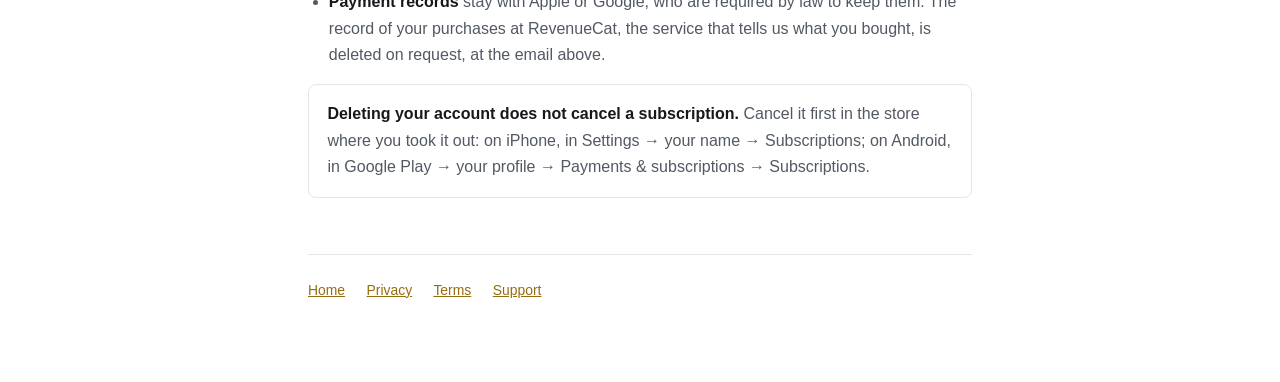
==== commit 3d804bfa: "Icone novo (S com a linha dourada) e os toques de cor em dourado Co-Authored-By: Claude Opus 5.5 <no" ====
--- a/apagar-conta.html
+++ b/apagar-conta.html
@@ -4,7 +4,8 @@
 <meta charset="utf-8">
 <meta name="viewport" content="width=device-width, initial-scale=1">
 <title>Delete your account · Sektor</title>
-<link rel="icon" href="icon.png">
+<link rel="icon" type="image/png" sizes="32x32" href="favicon-32.png?v=5">
+<link rel="apple-touch-icon" href="favicon-180.png?v=5">
 <link rel="stylesheet" href="style.css">
 </head>
 <body>
--- a/style.css
+++ b/style.css
@@ -1,24 +1,13 @@
 :root {
-  --ground: #fbfbfa;
+  --ground: #ffffff;
   --surface: #ffffff;
   --ink: #16181c;
   --ink-soft: #525963;
   --ink-faint: #7d8593;
   --line: #e2e5ea;
-  --accent: #d0101f;
+  --accent: #946c11;
+  --accent-line: #d6a21e;
   --code-bg: #f0f2f5;
-}
-@media (prefers-color-scheme: dark) {
-  :root {
-    --ground: #0e1013;
-    --surface: #16191e;
-    --ink: #e8eaee;
-    --ink-soft: #a5adb9;
-    --ink-faint: #79818e;
-    --line: #272d35;
-    --accent: #ff5a66;
-    --code-bg: #1d222a;
-  }
 }
 * { box-sizing: border-box; }
 html { -webkit-text-size-adjust: 100%; }
@@ -80,12 +69,9 @@
   --purple: #8b3dff;
   --green: #1fb85a;
   --yellow: #f2b705;
-  --tint: #fff1f2;
+  --tint: #f4f5f7;
   --screen: #f4f5f7;
   --bezel: #1b1d22;
-}
-@media (prefers-color-scheme: dark) {
-  .home { --purple: #a874ff; --tint: #2a1517; --screen: #111317; --bezel: #000; }
 }
 .home { font-size: 17px; overflow-x: hidden; }
 .home p, .home li { color: var(--ink-soft); }
@@ -101,17 +87,16 @@
 .topbar nav a { color: var(--ink-soft); text-decoration: none; font-size: .92rem; font-weight: 500; }
 .topbar nav a:hover { color: var(--ink); }
 
-.hero { padding: 5rem 0 4rem; background:
-  radial-gradient(60rem 30rem at 85% 10%, var(--tint), transparent 70%); }
+.hero { padding: 5rem 0 4rem; }
 .hero .container { display: grid; grid-template-columns: 1.05fr 1fr; gap: 3rem; align-items: center; }
 .eyebrow { font-size: .78rem; letter-spacing: .14em; text-transform: uppercase; color: var(--accent); font-weight: 700; margin: 0 0 1rem; }
 .hero h1 { font-size: clamp(2.5rem, 5.6vw, 4.2rem); line-height: 1.02; letter-spacing: -.035em; margin: 0 0 1.4rem; }
 .hero .lead { font-size: 1.15rem; max-width: 32rem; }
-.hero .lead strong { color: var(--accent); font-weight: 600; }
+.hero .lead strong { color: var(--ink); font-weight: 600; }
 .stores { display: flex; flex-wrap: wrap; gap: .75rem; margin-top: 2rem; }
 .store { display: inline-flex; align-items: center; gap: .6rem; padding: .7rem 1.1rem; border-radius: 12px;
-  background: var(--ink); color: var(--ground); text-decoration: none; line-height: 1.15; }
-.store svg { width: 22px; height: 22px; fill: currentColor; flex: none; }
+  background: #000; color: #fff; border: 1px solid #a6a6a6; text-decoration: none; line-height: 1.15; }
+.store svg { width: 24px; height: 24px; fill: currentColor; flex: none; }
 .store span { font-size: .68rem; opacity: .7; display: block; }
 .store b { font-size: 1rem; font-weight: 600; }
 .store-note { font-size: .85rem; color: var(--ink-faint); margin-top: .8rem; }
@@ -131,9 +116,9 @@
 .phones .phone:nth-child(1) { left: 6%; top: 1.5rem; rotate: -4deg; z-index: 2; }
 .phones .phone:nth-child(2) { right: 4%; top: 0; rotate: 5deg; }
 .phone.solo { position: relative; margin: 0 auto; }
+.phone .screen > img { display: block; width: 100%; height: 100%; object-fit: cover; object-position: top; }
 
 .map { position: absolute; inset: 0; background: #dfe7d9; }
-@media (prefers-color-scheme: dark) { .map { background: #1d2420; } }
 .map svg { width: 100%; height: 100%; display: block; }
 .sheet { position: absolute; left: 0; right: 0; bottom: 0; background: var(--surface); border-radius: 1.2rem 1.2rem 0 0;
   padding: .6rem .85rem 1rem; box-shadow: 0 -6px 20px rgba(0,0,0,.12); }
@@ -166,7 +151,7 @@
 .progress i { display: block; height: 100%; width: 100%; background: var(--green); }
 .corner { display: flex; justify-content: space-between; align-items: center; }
 .corner b { font-size: 12px; }
-.delta-bad { color: var(--accent); font-weight: 700; font-variant-numeric: tabular-nums; }
+.delta-bad { color: #d0101f; font-weight: 700; font-variant-numeric: tabular-nums; }
 .delta-good { color: var(--green); font-weight: 700; font-variant-numeric: tabular-nums; }
 .sectors { display: flex; gap: 2px; margin-top: .4rem; }
 .sectors i { flex: 1; height: .4rem; border-radius: 2px; }
@@ -176,7 +161,7 @@
 .p2 { background: #c9cfd8; color: #2b3138 !important; }
 .p3 { background: #d9a273; color: #3a2210 !important; }
 .who { flex: 1; margin-left: .5rem; color: var(--ink) !important; }
-.me { background: color-mix(in srgb, var(--accent) 10%, transparent); border-radius: .4rem; padding-left: .3rem !important; padding-right: .3rem !important; }
+.me { background: color-mix(in srgb, var(--accent-line) 14%, transparent); border-radius: .4rem; padding-left: .3rem !important; padding-right: .3rem !important; }
 
 /* Feature blocks */
 .feature { padding: 5.5rem 0; border-top: 1px solid var(--line); }
@@ -197,7 +182,7 @@
 .grid { display: grid; grid-template-columns: repeat(3, 1fr); gap: 2.4rem 2.2rem; }
 .grid h4 { font-size: 1.05rem; margin: .8rem 0 .4rem; letter-spacing: -.01em; }
 .grid p { font-size: .95rem; margin: 0; }
-.icon { width: 2.6rem; height: 2.6rem; border-radius: .75rem; display: grid; place-items: center; background: var(--tint); color: var(--accent); }
+.icon { width: 2.6rem; height: 2.6rem; border-radius: .75rem; display: grid; place-items: center; background: var(--tint); color: var(--accent-line); }
 .icon svg { width: 1.35rem; height: 1.35rem; fill: none; stroke: currentColor; stroke-width: 1.8; stroke-linecap: round; stroke-linejoin: round; }
 
 /* Pricing */
@@ -205,15 +190,15 @@
 .pricing .intro { max-width: 40rem; margin: -1.8rem 0 2.8rem; font-size: 1.05rem; }
 .plans { display: grid; grid-template-columns: repeat(4, 1fr); gap: 1rem; }
 .plan { background: var(--surface); border: 1px solid var(--line); border-radius: 1rem; padding: 1.4rem 1.3rem; display: flex; flex-direction: column; }
-.plan.featured { border-color: var(--accent); box-shadow: 0 0 0 1px var(--accent); }
+.plan.featured { border-color: var(--accent-line); box-shadow: 0 0 0 1px var(--accent-line); }
 .plan h4 { margin: 0; font-size: 1rem; }
 .price { font-size: 2rem; font-weight: 700; letter-spacing: -.03em; margin: .5rem 0 .1rem; color: var(--ink); }
 .price small { font-size: .9rem; font-weight: 500; color: var(--ink-faint); letter-spacing: 0; }
 .plan .alt { font-size: .85rem; color: var(--ink-faint); margin: 0 0 1rem; min-height: 1.3em; }
 .plan ul { list-style: none; padding: 0; margin: 0; font-size: .92rem; }
 .plan li { padding-left: 1.3rem; position: relative; margin-bottom: .5rem; }
-.plan li::before { content: ""; position: absolute; left: 0; top: .45em; width: .55rem; height: .3rem; border-left: 2px solid var(--accent);
-  border-bottom: 2px solid var(--accent); rotate: -45deg; }
+.plan li::before { content: ""; position: absolute; left: 0; top: .45em; width: .55rem; height: .3rem; border-left: 2px solid var(--accent-line);
+  border-bottom: 2px solid var(--accent-line); rotate: -45deg; }
 .fineprint { font-size: .85rem; color: var(--ink-faint); margin-top: 1.5rem; }
 
 /* Maker + CTA + footer */
@@ -221,7 +206,7 @@
 .maker .container { max-width: 46rem; text-align: center; }
 .maker blockquote { margin: 0; font-size: clamp(1.3rem, 2.4vw, 1.7rem); line-height: 1.35; letter-spacing: -.015em; color: var(--ink); font-weight: 500; }
 .maker cite { display: block; margin-top: 1.2rem; font-style: normal; color: var(--ink-faint); font-size: .95rem; }
-.cta { padding: 5rem 0 6rem; text-align: center; background: radial-gradient(50rem 22rem at 50% 100%, var(--tint), transparent 70%); border-top: 1px solid var(--line); }
+.cta { padding: 5rem 0 6rem; text-align: center; border-top: 1px solid var(--line); }
 .cta h2 { font-size: clamp(2rem, 4.5vw, 3.2rem); letter-spacing: -.035em; line-height: 1.05; margin: 0 0 1rem; padding: 0; border: 0; }
 .cta p { max-width: 34rem; margin: 0 auto; font-size: 1.05rem; }
 .cta .stores { justify-content: center; }
